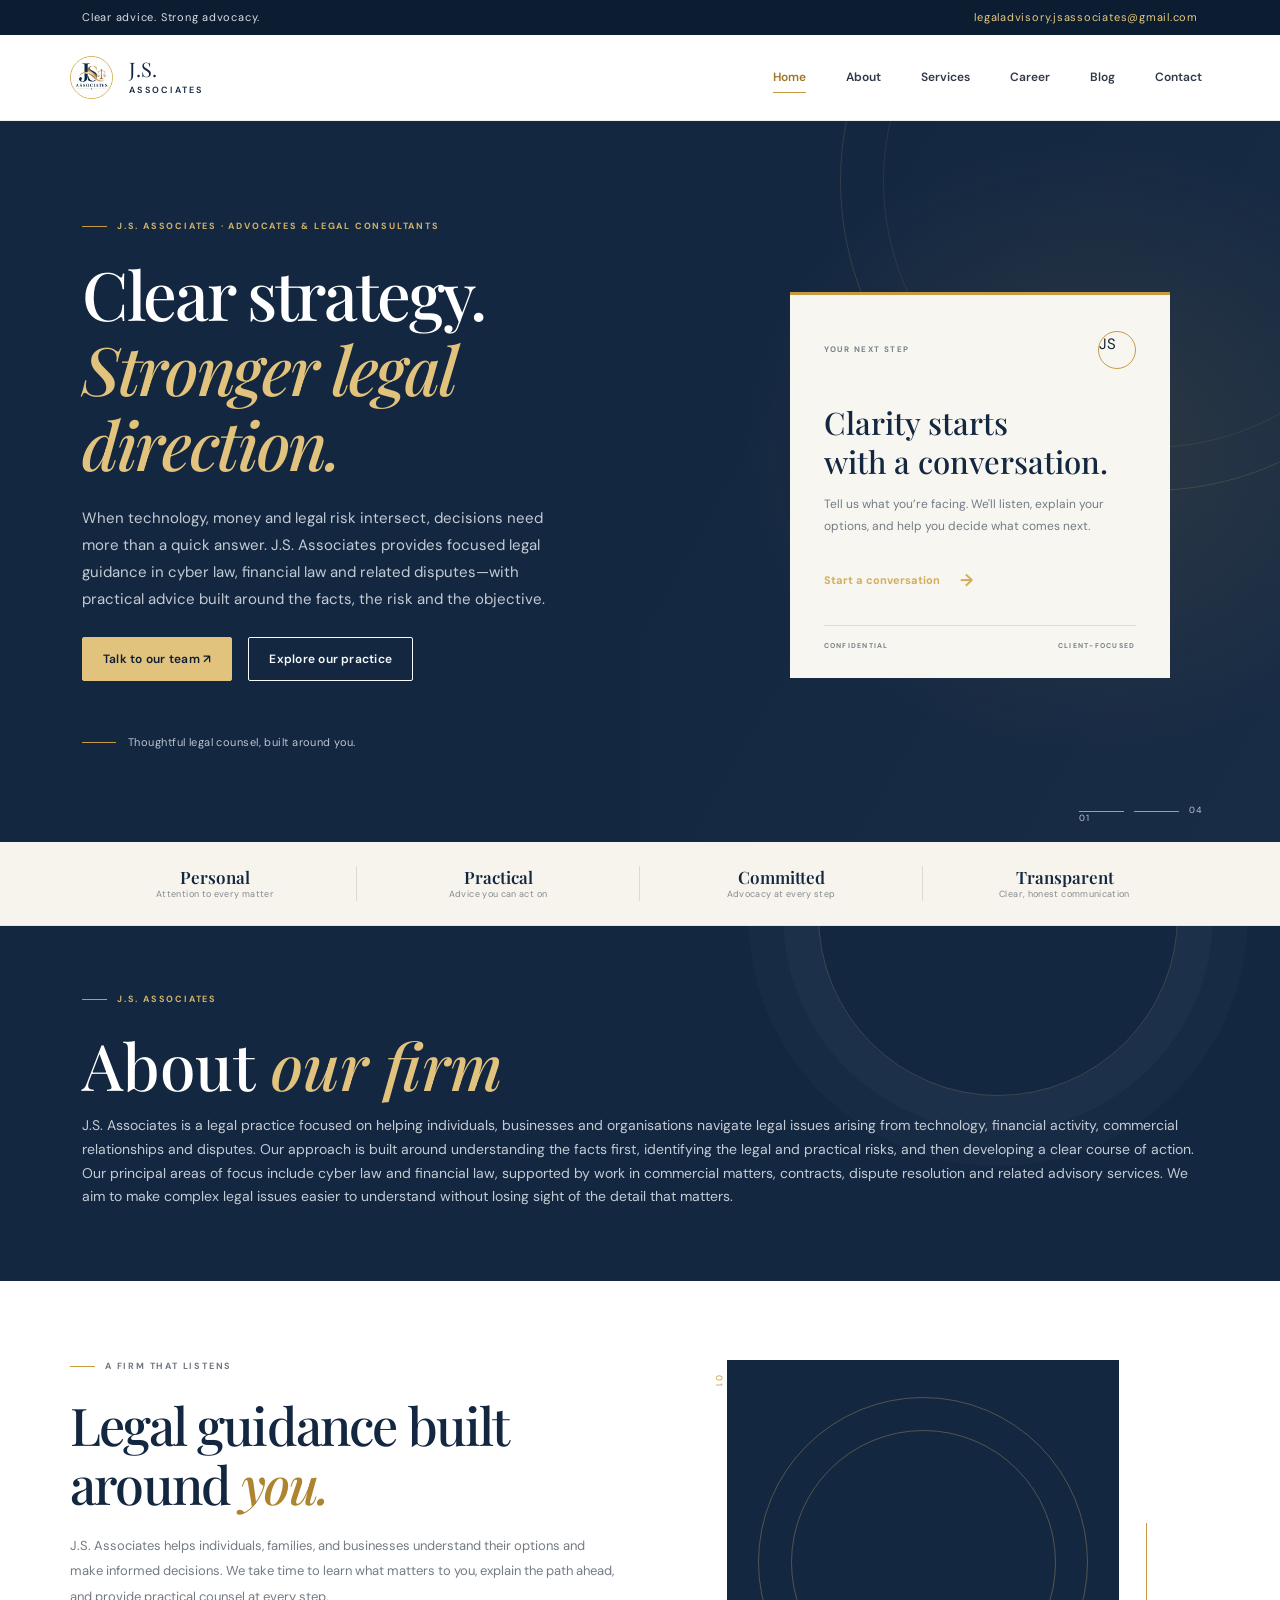
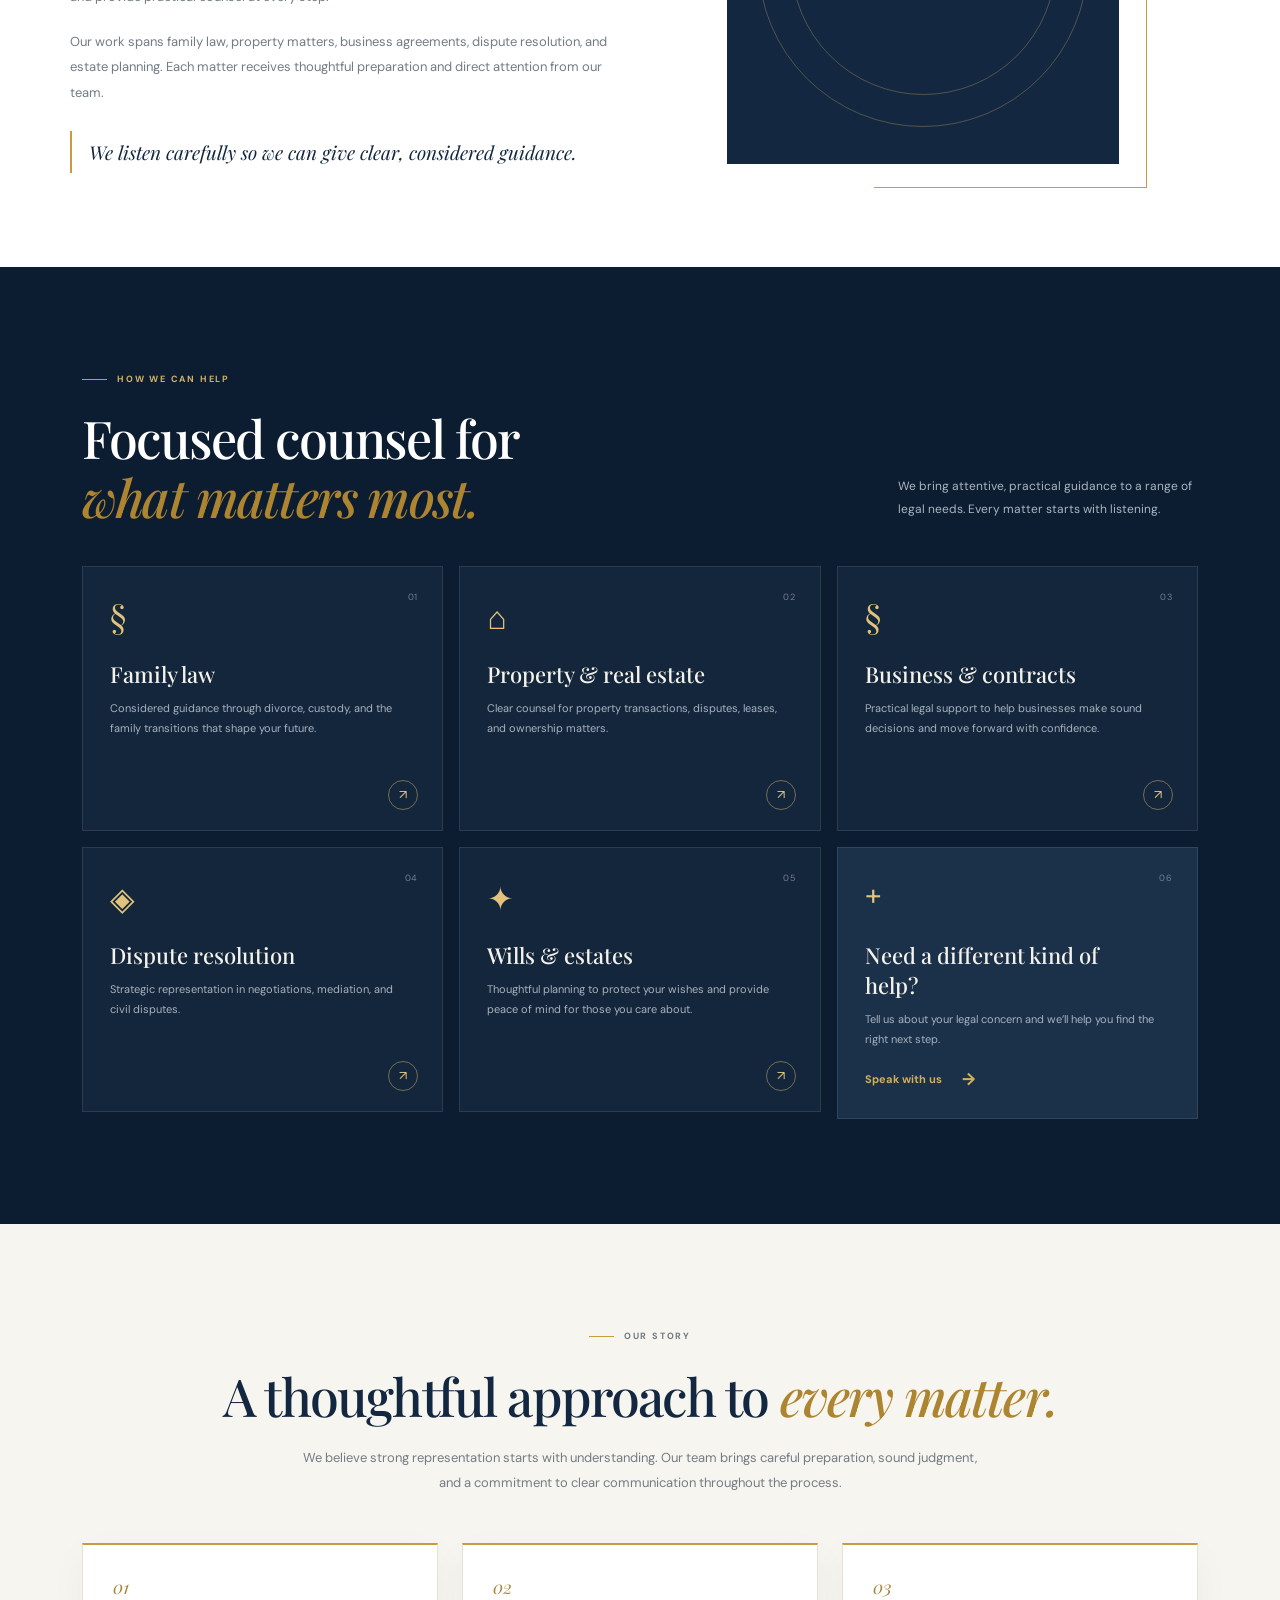
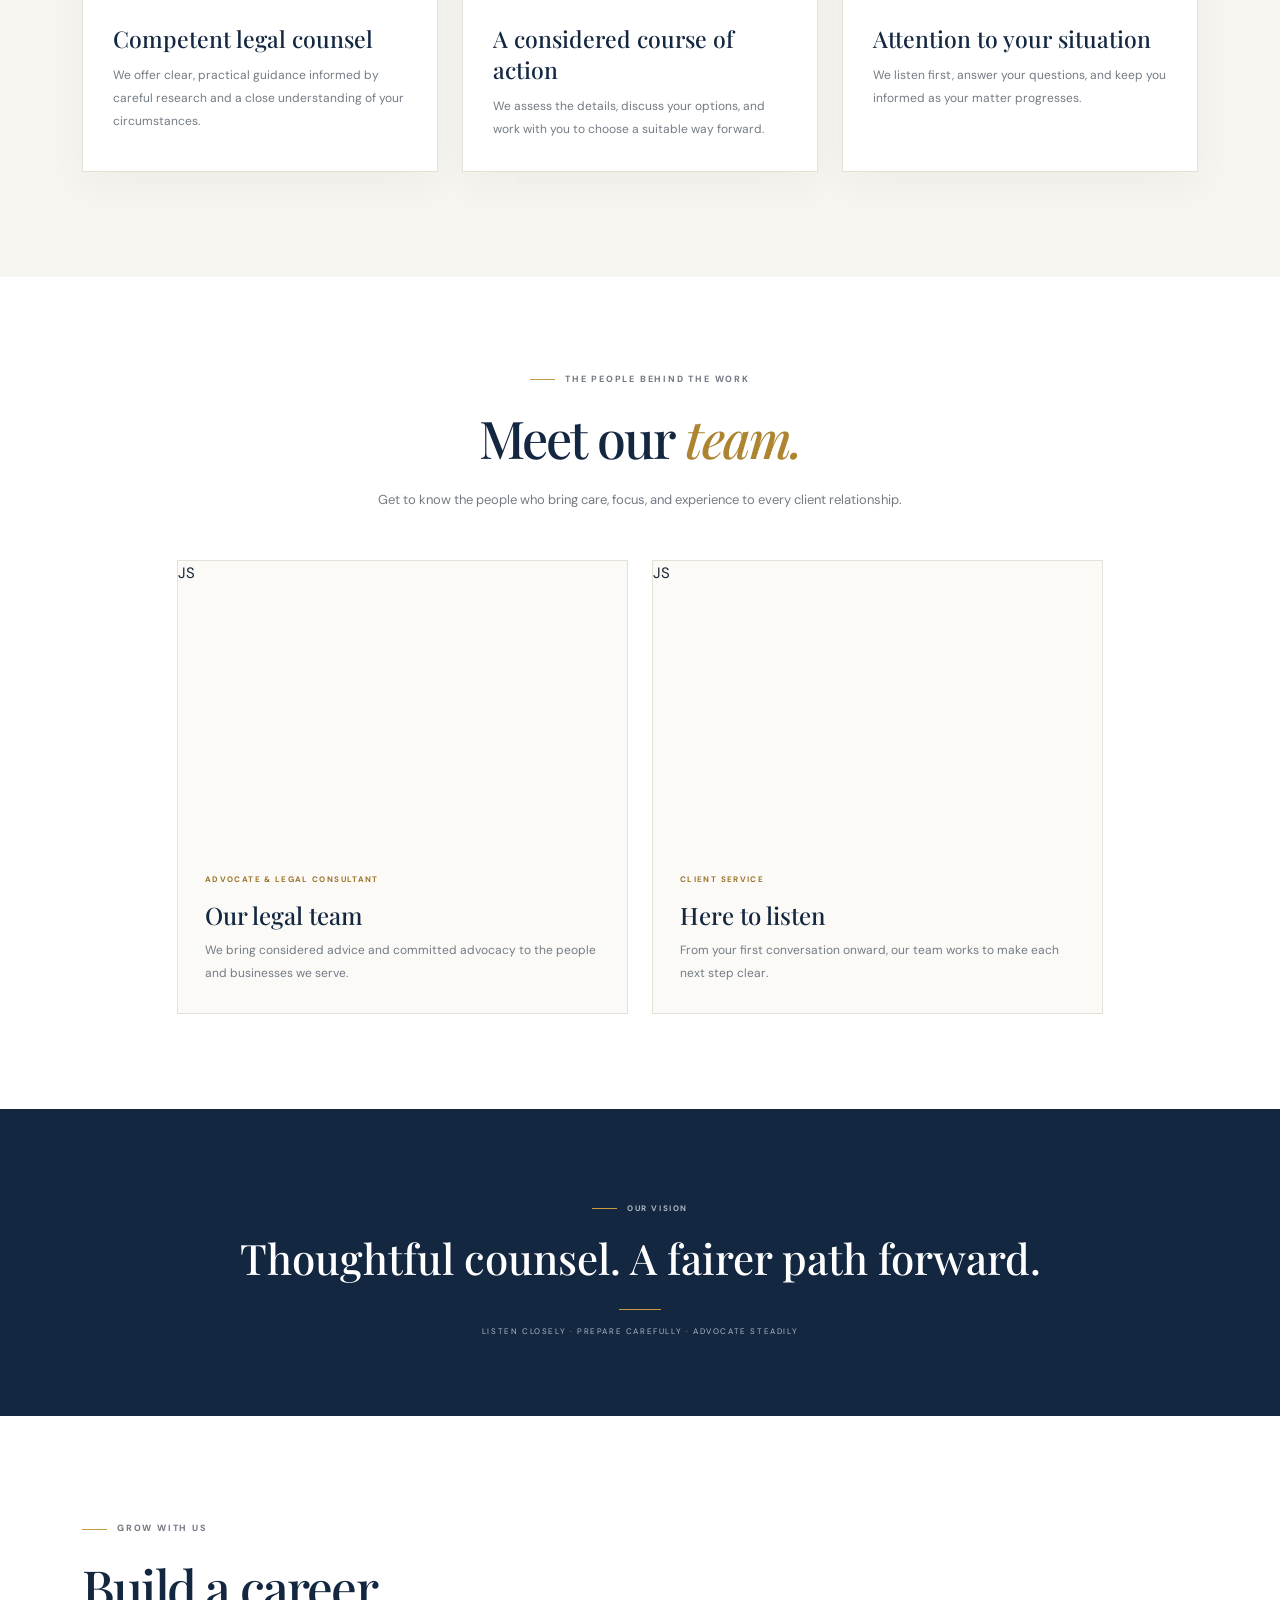
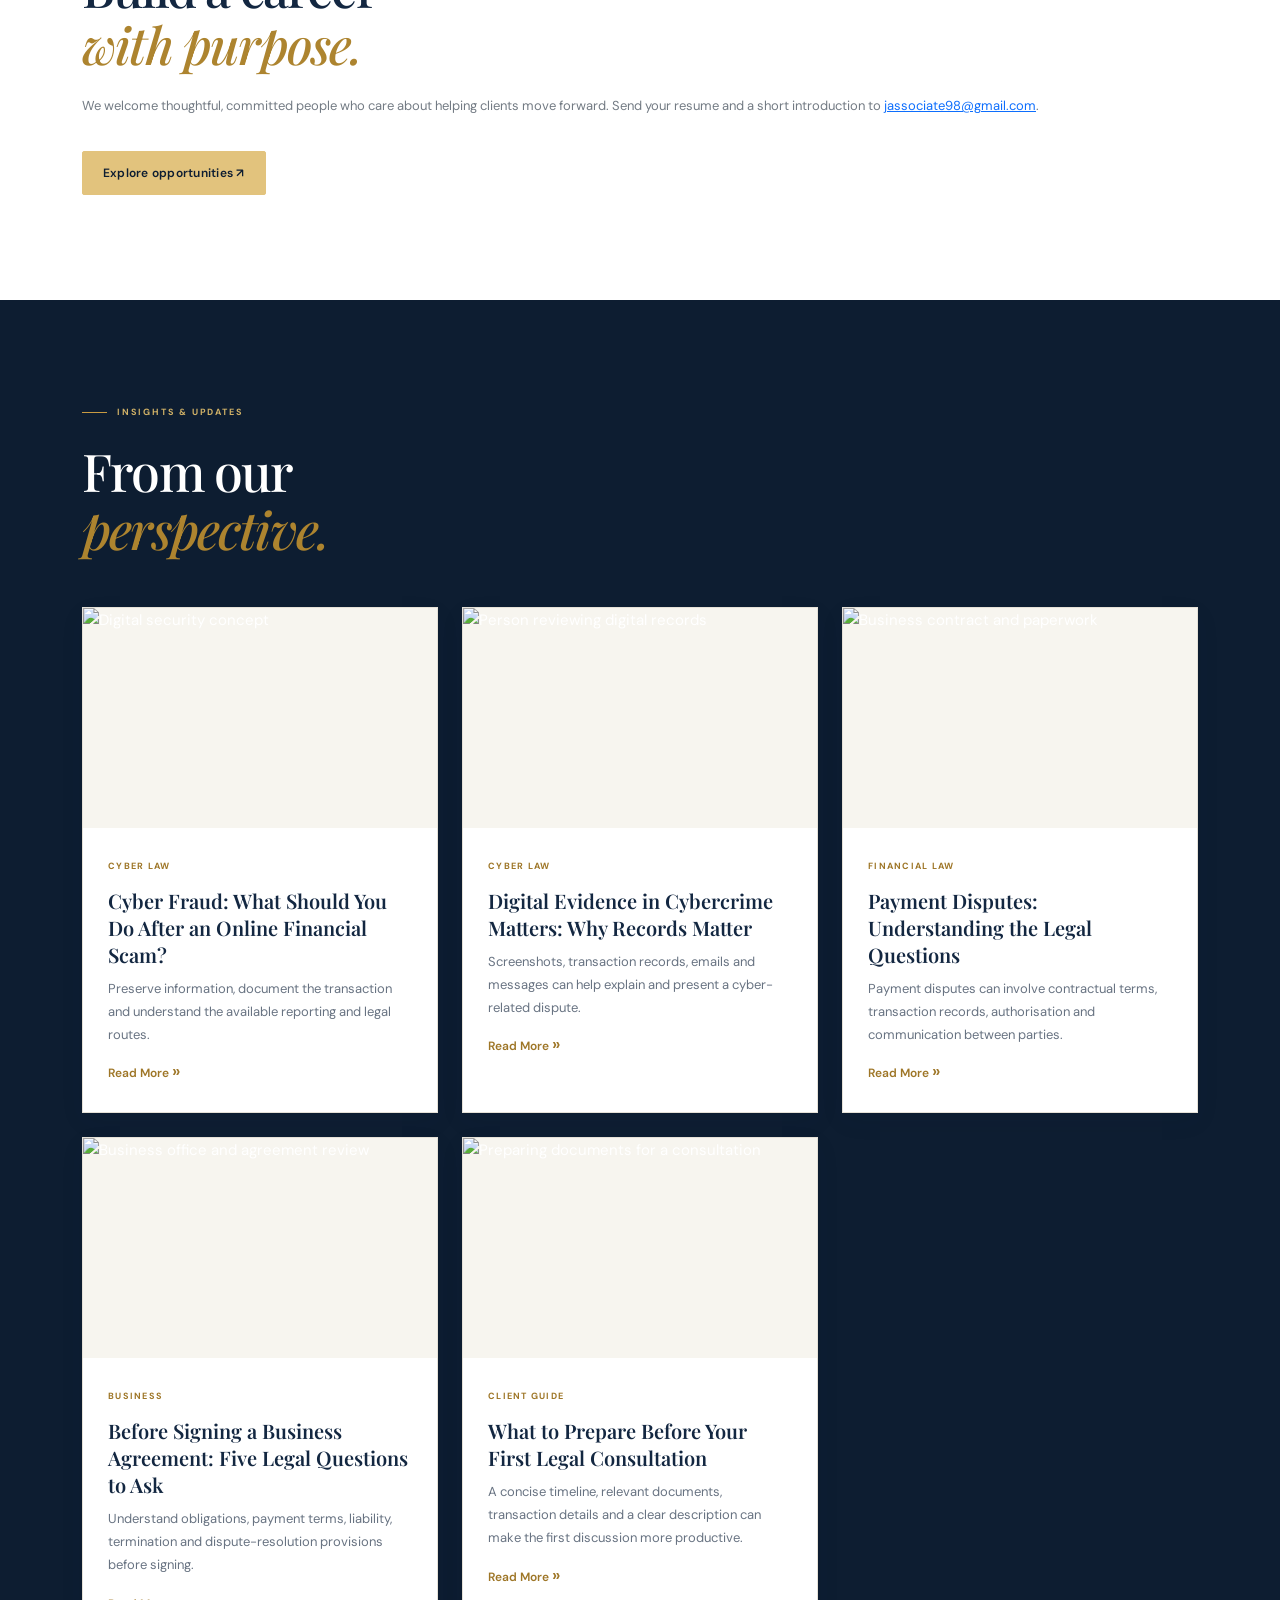
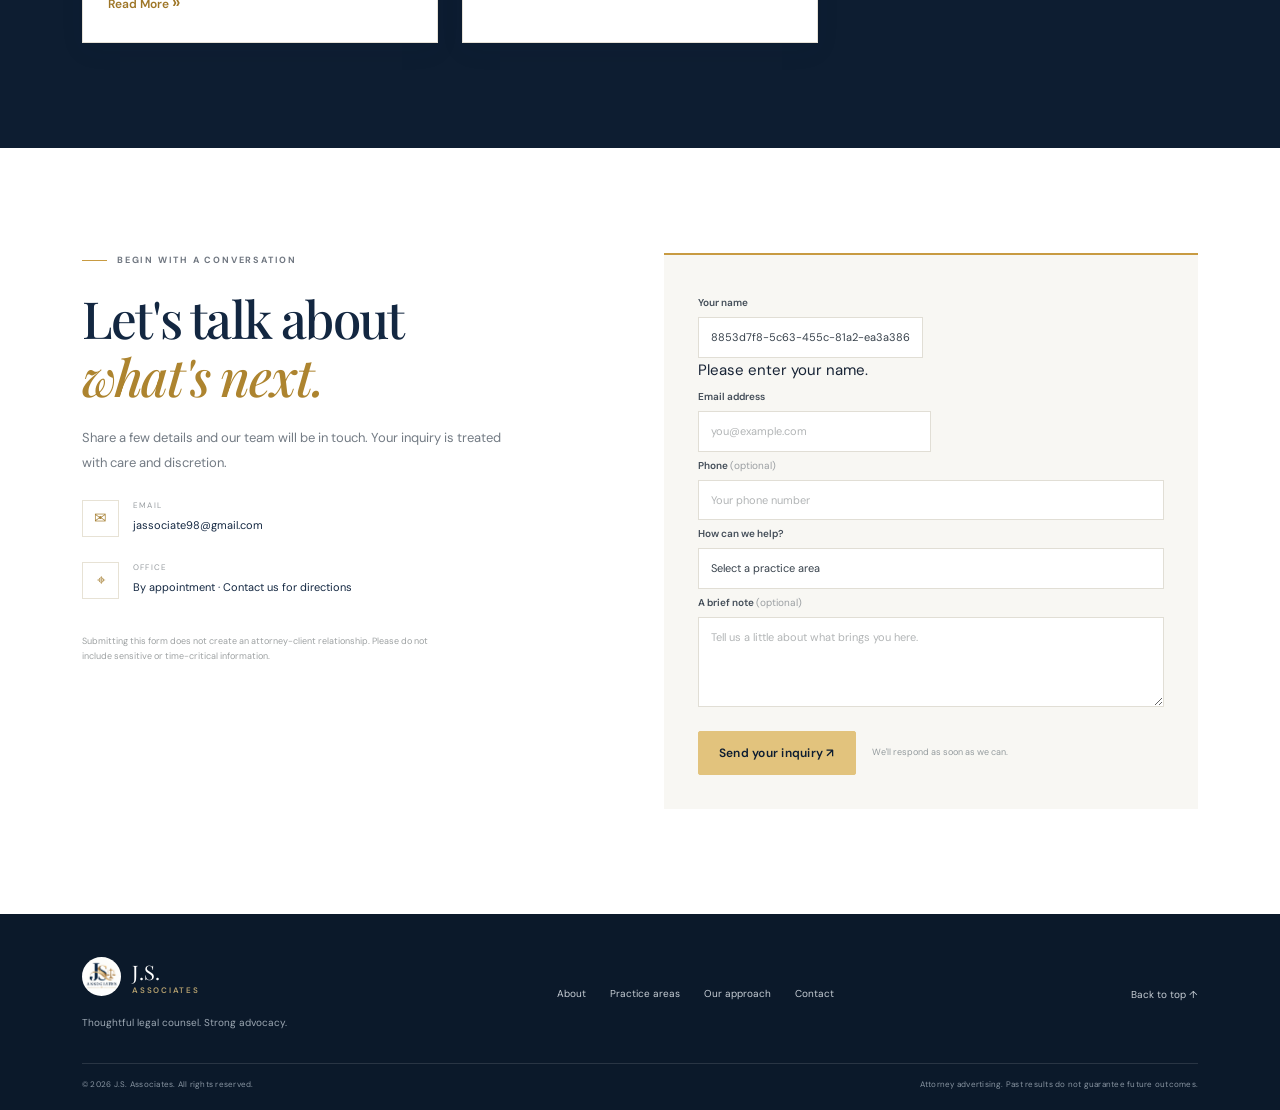
==== firm-website-frontend/index.html @ 282e9a4a "Add files via upload" ====
﻿<!doctype html>
<html lang="en">

<head>
  <meta charset="utf-8">
  <meta name="viewport" content="width=device-width, initial-scale=1">
  <meta name="description"
    content="Thoughtful legal counsel for individuals, families, and businesses. Meet the attorneys at J.S. Associates.">
  <title>J.S. Associates | Trusted Legal Counsel</title>
  <link rel="preconnect" href="https://fonts.googleapis.com">
  <link rel="preconnect" href="https://fonts.gstatic.com" crossorigin>
  <link
    href="https://fonts.googleapis.com/css2?family=DM+Sans:wght@400;500;600;700&family=Playfair+Display:wght@500;600;700&display=swap"
    rel="stylesheet">
  <link href="https://cdn.jsdelivr.net/npm/bootstrap@5.3.3/dist/css/bootstrap.min.css" rel="stylesheet">
  <link rel="stylesheet" href="styles.css">
</head>

<body>
  <div class="topline">
    <div class="container d-flex justify-content-between"><span>Clear advice. Strong advocacy.</span><a
        href="mailto:legaladvisory.jsassociates@gmail.com">legaladvisory.jsassociates@gmail.com</a></div>
  </div>
  <header class="site-header sticky-top">
    <nav class="navbar navbar-expand-lg container py-3" aria-label="Main navigation">
      <a class="navbar-brand d-flex align-items-center gap-3" href="#home" aria-label="J.S. Associates home"><img
          src="public/logo-associates.jpeg" alt="J.S. Associates logo" class="brand-mark"><span class="brand-name">J.S.
          <span>ASSOCIATES</span></span></a>
      <button class="navbar-toggler" type="button" aria-label="Open navigation" aria-expanded="false"
        aria-controls="mainNav"><span class="navbar-toggler-icon"></span></button>
      <div class="collapse navbar-collapse" id="mainNav">
        <ul class="navbar-nav ms-auto align-items-lg-center gap-lg-4">
          <li class="nav-item"><a class="nav-link page-tab active" aria-current="page" href="#home">Home</a></li>
          <li class="nav-item"><a class="nav-link page-tab" href="#about">About</a></li>
          <li class="nav-item"><a class="nav-link page-tab" href="#services">Services</a></li>
          <li class="nav-item"><a class="nav-link page-tab" href="#career">Career</a></li>
          <li class="nav-item"><a class="nav-link page-tab" href="#blog">Blog</a></li>
          <li class="nav-item"><a class="nav-link page-tab" href="#contact">Contact</a></li>
        </ul>
      </div>
    </nav>
  </header>
  <main>
    <section class="hero" id="home">
      <div class="hero-slides" aria-hidden="true">
        <div class="hero-slide" style="--hero-image: url('https://images.unsplash.com/photo-1589829545856-d10d557cf95f?auto=format&amp;fit=crop&amp;w=2000&amp;q=85')"></div>
        <div class="hero-slide" style="--hero-image: url('https://images.unsplash.com/photo-1550751827-4bd374c3f58b?auto=format&amp;fit=crop&amp;w=2000&amp;q=85')"></div>
        <div class="hero-slide" style="--hero-image: url('https://images.unsplash.com/photo-1450101499163-c8848c66ca85?auto=format&amp;fit=crop&amp;w=2000&amp;q=85')"></div>
        <div class="hero-slide" style="--hero-image: url('https://images.unsplash.com/photo-1486406146926-c627a92ad1ab?auto=format&amp;fit=crop&amp;w=2000&amp;q=85')"></div>
      </div>
      <div class="hero-shape"></div>
      <div class="container hero-inner">
        <div class="row align-items-center g-5">
          <div class="col-lg-7">
            <p class="eyebrow"><span></span> J.S. ASSOCIATES &middot; ADVOCATES & LEGAL CONSULTANTS</p>
            <h1>Clear strategy.<br><em>Stronger legal direction.</em></h1>
            <p class="hero-copy">When technology, money and legal risk intersect, decisions need more than a quick
              answer. J.S. Associates provides focused legal guidance in cyber law, financial law and related
              disputes—with practical advice built around the facts, the risk and the objective.
            </p>
            <div class="d-flex flex-wrap gap-3 mt-4"><a class="btn btn-gold btn-lg" href="#contact">Talk to our team
                <span aria-hidden="true">&#8599;</span></a><a class="btn btn-outline-light btn-lg"
                href="#practice">Explore our practice</a></div>
            <div class="hero-note"><span class="note-rule"></span><span>Thoughtful legal counsel, built around
                you.</span></div>
          </div>
          <div class="col-lg-5">
            <div class="hero-card">
              <div class="hero-card-top"><span class="small-label">YOUR NEXT STEP</span><span
                  class="card-mark">JS</span></div>
              <h2>Clarity starts<br>with a conversation.</h2>
              <p>Tell us what you&#8217;re facing. We&apos;ll listen, explain your options, and help you decide what
                comes next.</p><a href="#contact" class="text-link">Start a conversation <span>&#8594;</span></a>
              <div class="card-line"></div>
              <div class="card-meta"><span>CONFIDENTIAL</span><span>CLIENT-FOCUSED</span></div>
            </div>
          </div>
        </div>
      </div>
      <div class="hero-index"><span id="heroSlideNumber">01</span> <span></span> 04</div>
    </section>
    <section class="trust-strip">
      <div class="container">
        <div class="row text-center g-3">
          <div class="col-6 col-lg-3 trust-item"><strong>Personal</strong><span>Attention to every matter</span></div>
          <div class="col-6 col-lg-3 trust-item"><strong>Practical</strong><span>Advice you can act on</span></div>
          <div class="col-6 col-lg-3 trust-item"><strong>Committed</strong><span>Advocacy at every step</span></div>
          <div class="col-6 col-lg-3 trust-item"><strong>Transparent</strong><span>Clear, honest communication</span>
          </div>
        </div>
      </div>
    </section>
    <section class="about-intro" id="about">
      <div class="page-banner">
        <div class="container">
          <p class="eyebrow"><span></span> J.S. ASSOCIATES</p>
          <h1>About <em>our firm</em></h1>
          <p>J.S. Associates is a legal practice focused on helping individuals, businesses and organisations navigate
            legal issues arising from technology, financial activity, commercial relationships and disputes. Our
            approach is built around understanding the facts first, identifying the legal and practical risks, and then
            developing a clear course of action.
            Our principal areas of focus include cyber law and financial law, supported by work in commercial matters,
            contracts, dispute resolution and related advisory services. We aim to make complex legal issues easier to
            understand without losing sight of the detail that matters.
          </p>
        </div>
      </div>
      <div class="container section-pad">
        <div class="row g-5 align-items-center">
          <div class="col-lg-6">
            <p class="eyebrow dark"><span></span> A FIRM THAT LISTENS</p>
            <h2 class="section-title">Legal guidance built around <em>you.</em></h2>
            <p class="body-copy">J.S. Associates helps individuals, families, and businesses understand their options
              and make informed decisions. We take time to learn what matters to you, explain the path ahead, and
              provide practical counsel at every step.</p>
            <p class="body-copy">Our work spans family law, property matters, business agreements, dispute resolution,
              and estate planning. Each matter receives thoughtful preparation and direct attention from our team.</p>
            <p class="about-promise">We listen carefully so we can give clear, considered guidance.</p>
          </div>
          <div class="col-lg-6">
            <div class="about-art">
              <div class="art-frame">
                <img src="" alt="">
              </div><span class="art-number">01</span>
            </div>
          </div>
        </div>
      </div>
    </section>
    <section class="section-pad practice" id="practice">
      <div class="container">
        <div class="section-heading d-flex flex-column flex-lg-row justify-content-between align-items-lg-end">
          <div>
            <p class="eyebrow"><span></span> HOW WE CAN HELP</p>
            <h2 class="section-title">Focused counsel for<br><em>what matters most.</em></h2>
          </div>
          <p class="section-intro">We bring attentive, practical guidance to a range of legal needs. Every matter starts
            with listening.</p>
        </div>
        <div class="row g-3 mt-4">
          <div class="col-md-6 col-lg-4">
            <article class="practice-card"><span class="practice-num">01</span>
              <div class="practice-icon">&#167;</div>
              <h3>Family law</h3>
              <p>Considered guidance through divorce, custody, and the family transitions that shape your future.</p><a
                href="#contact" aria-label="Ask about family law" class="circle-arrow">&#8599;</a>
            </article>
          </div>
          <div class="col-md-6 col-lg-4">
            <article class="practice-card"><span class="practice-num">02</span>
              <div class="practice-icon">&#8962;</div>
              <h3>Property & real estate</h3>
              <p>Clear counsel for property transactions, disputes, leases, and ownership matters.</p><a href="#contact"
                aria-label="Ask about property and real estate" class="circle-arrow">&#8599;</a>
            </article>
          </div>
          <div class="col-md-6 col-lg-4">
            <article class="practice-card"><span class="practice-num">03</span>
              <div class="practice-icon">&#167;</div>
              <h3>Business & contracts</h3>
              <p>Practical legal support to help businesses make sound decisions and move forward with confidence.</p><a
                href="#contact" aria-label="Ask about business and contracts" class="circle-arrow">&#8599;</a>
            </article>
          </div>
          <div class="col-md-6 col-lg-4">
            <article class="practice-card"><span class="practice-num">04</span>
              <div class="practice-icon">&#9672;</div>
              <h3>Dispute resolution</h3>
              <p>Strategic representation in negotiations, mediation, and civil disputes.</p><a href="#contact"
                aria-label="Ask about dispute resolution" class="circle-arrow">&#8599;</a>
            </article>
          </div>
          <div class="col-md-6 col-lg-4">
            <article class="practice-card"><span class="practice-num">05</span>
              <div class="practice-icon">&#10022;</div>
              <h3>Wills & estates</h3>
              <p>Thoughtful planning to protect your wishes and provide peace of mind for those you care about.</p><a
                href="#contact" aria-label="Ask about wills and estates" class="circle-arrow">&#8599;</a>
            </article>
          </div>
          <div class="col-md-6 col-lg-4">
            <article class="practice-card practice-cta"><span class="practice-num">06</span>
              <div class="practice-icon">+</div>
              <h3>Need a different kind of help?</h3>
              <p>Tell us about your legal concern and we&#8217;ll help you find the right next step.</p><a
                href="#contact" class="text-link">Speak with us <span>&#8594;</span></a>
            </article>
          </div>
        </div>
      </div>
    </section>
    <section class="section-pad approach" id="approach">
      <div class="container">
        <div class="section-heading text-center mb-5">
          <p class="eyebrow dark justify-content-center"><span></span> OUR STORY</p>
          <h2 class="section-title">A thoughtful approach to <em>every matter.</em></h2>
          <p class="body-copy mx-auto" style="max-width:680px">We believe strong representation starts with
            understanding. Our team brings careful preparation, sound judgment, and a commitment to clear communication
            throughout the process.</p>
        </div>
        <div class="row g-4">
          <div class="col-md-4">
            <article class="why-card"><span class="why-icon">01</span>
              <h3>Competent legal counsel</h3>
              <p>We offer clear, practical guidance informed by careful research and a close understanding of your
                circumstances.</p>
            </article>
          </div>
          <div class="col-md-4">
            <article class="why-card"><span class="why-icon">02</span>
              <h3>A considered course of action</h3>
              <p>We assess the details, discuss your options, and work with you to choose a suitable way forward.</p>
            </article>
          </div>
          <div class="col-md-4">
            <article class="why-card"><span class="why-icon">03</span>
              <h3>Attention to your situation</h3>
              <p>We listen first, answer your questions, and keep you informed as your matter progresses.</p>
            </article>
          </div>
        </div>
      </div>
    </section>
    <section class="team-section">
      <div class="container">
        <div class="section-heading text-center mb-5">
          <p class="eyebrow dark justify-content-center"><span></span> THE PEOPLE BEHIND THE WORK</p>
          <h2 class="section-title">Meet our <em>team.</em></h2>
          <p class="body-copy mx-auto" style="max-width:620px">Get to know the people who bring care, focus, and
            experience to every client relationship.</p>
        </div>
        <div class="row g-4 justify-content-center">
          <div class="col-md-6 col-lg-5">
            <article class="team-card">
              <div class="team-monogram">JS</div>
              <div class="team-copy"><span class="team-role">ADVOCATE &amp; LEGAL CONSULTANT</span>
                <h3>Our legal team</h3>
                <p>We bring considered advice and committed advocacy to the people and businesses we serve.</p>
              </div>
            </article>
          </div>
          <div class="col-md-6 col-lg-5">
            <article class="team-card">
              <div class="team-monogram">JS</div>
              <div class="team-copy"><span class="team-role">CLIENT SERVICE</span>
                <h3>Here to listen</h3>
                <p>From your first conversation onward, our team works to make each next step clear.</p>
              </div>
            </article>
          </div>
        </div>
      </div>
    </section>
    <section class="quote-band vision-band">
      <div class="container text-center">
        <p class="eyebrow justify-content-center"><span></span> OUR VISION</p>
        <blockquote>Thoughtful counsel. A fairer path forward.</blockquote><span class="quote-rule"></span>
        <p>LISTEN CLOSELY &middot; PREPARE CAREFULLY &middot; ADVOCATE STEADILY</p>
      </div>
    </section>
    <section class="section-pad contact" id="career">
      <div class="container">
        <p class="eyebrow dark"><span></span> GROW WITH US</p>
        <h2 class="section-title">Build a career<br><em>with purpose.</em></h2>
        <p class="body-copy">We welcome thoughtful, committed people who care about helping clients move forward. Send
          your resume and a short introduction to <a href="mailto:jassociate98@gmail.com">jassociate98@gmail.com</a>.
        </p><a class="btn btn-gold mt-3" href="mailto:jassociate98@gmail.com">Explore opportunities &#8599;</a>
      </div>
    </section>
    <section class="section-pad practice" id="blog">
      <div class="container">
        <div id="blogListing">
          <p class="eyebrow"><span></span> INSIGHTS &amp; UPDATES</p>
          <h2 class="section-title">From our<br><em>perspective.</em></h2>
          <div class="row g-4 mt-4">
            <div class="col-md-6 col-lg-4"><article class="blog-card"><img src="https://images.unsplash.com/photo-1555374018-13a8994ab246?auto=format&amp;fit=crop&amp;w=900&amp;q=80" alt="Digital security concept" loading="lazy"><div class="blog-card-copy"><span class="blog-category">CYBER LAW</span><h3>Cyber Fraud: What Should You Do After an Online Financial Scam?</h3><p>Preserve information, document the transaction and understand the available reporting and legal routes.</p><button class="blog-read-more" type="button" data-article="cyber-fraud">Read More <span aria-hidden="true">&#187;</span></button></div></article></div>
            <div class="col-md-6 col-lg-4"><article class="blog-card"><img src="https://images.unsplash.com/photo-1516321318423-f06f85e504b3?auto=format&amp;fit=crop&amp;w=900&amp;q=80" alt="Person reviewing digital records" loading="lazy"><div class="blog-card-copy"><span class="blog-category">CYBER LAW</span><h3>Digital Evidence in Cybercrime Matters: Why Records Matter</h3><p>Screenshots, transaction records, emails and messages can help explain and present a cyber-related dispute.</p><button class="blog-read-more" type="button" data-article="digital-evidence">Read More <span aria-hidden="true">&#187;</span></button></div></article></div>
            <div class="col-md-6 col-lg-4"><article class="blog-card"><img src="https://images.unsplash.com/photo-1450101499163-c8848c66ca85?auto=format&amp;fit=crop&amp;w=900&amp;q=80" alt="Business contract and paperwork" loading="lazy"><div class="blog-card-copy"><span class="blog-category">FINANCIAL LAW</span><h3>Payment Disputes: Understanding the Legal Questions</h3><p>Payment disputes can involve contractual terms, transaction records, authorisation and communication between parties.</p><button class="blog-read-more" type="button" data-article="payment-disputes">Read More <span aria-hidden="true">&#187;</span></button></div></article></div>
            <div class="col-md-6 col-lg-4"><article class="blog-card"><img src="https://images.unsplash.com/photo-1497366754035-f200968a6e72?auto=format&amp;fit=crop&amp;w=900&amp;q=80" alt="Business office and agreement review" loading="lazy"><div class="blog-card-copy"><span class="blog-category">BUSINESS</span><h3>Before Signing a Business Agreement: Five Legal Questions to Ask</h3><p>Understand obligations, payment terms, liability, termination and dispute-resolution provisions before signing.</p><button class="blog-read-more" type="button" data-article="business-agreement">Read More <span aria-hidden="true">&#187;</span></button></div></article></div>
            <div class="col-md-6 col-lg-4"><article class="blog-card"><img src="https://images.unsplash.com/photo-1521791055366-0d553872125f?auto=format&amp;fit=crop&amp;w=900&amp;q=80" alt="Preparing documents for a consultation" loading="lazy"><div class="blog-card-copy"><span class="blog-category">CLIENT GUIDE</span><h3>What to Prepare Before Your First Legal Consultation</h3><p>A concise timeline, relevant documents, transaction details and a clear description can make the first discussion more productive.</p><button class="blog-read-more" type="button" data-article="first-consultation">Read More <span aria-hidden="true">&#187;</span></button></div></article></div>
          </div>
        </div>
        <article id="blogArticle" class="blog-article-view" hidden>
          <button type="button" id="blogBack" class="blog-back">&#8592; Back to insights</button>
          <img id="articleImage" class="blog-article-image" src="" alt="">
          <div class="blog-article-copy"><p id="articleCategory" class="eyebrow dark"></p><h2 id="articleTitle" class="section-title"></h2><div id="articleBody" class="blog-article-body"></div><p class="blog-article-disclaimer">This article is general information, not legal advice for a specific matter. Please consult a lawyer about your circumstances.</p></div>
        </article>
      </div>
    </section>
    <section class="section-pad contact" id="contact">
      <div class="container">
        <div class="row g-5">
          <div class="col-lg-5">
            <p class="eyebrow dark"><span></span> BEGIN WITH A CONVERSATION</p>
            <h2 class="section-title">Let&apos;s talk about<br><em>what&apos;s next.</em></h2>
            <p class="body-copy">Share a few details and our team will be in touch. Your inquiry is treated with care
              and discretion.</p>
            <div class="contact-detail"><span class="detail-icon">&#9993;</span>
              <div><small>EMAIL</small><a href="mailto:jassociate98@gmail.com">jassociate98@gmail.com</a></div>
            </div>
            <div class="contact-detail"><span class="detail-icon">&#8982;</span>
              <div><small>OFFICE</small><span>By appointment &middot; Contact us for directions</span></div>
            </div>
            <p class="disclaimer">Submitting this form does not create an attorney-client relationship. Please do not
              include sensitive or time-critical information.</p>
          </div>
          <div class="col-lg-6 offset-lg-1">
            <form id="contactForm" class="contact-form" novalidate>
              <div class="row g-3">
                <div class="col-md-6"><label for="name" class="form-label">Your name</label><input class="form-control"
                    id="name" name="name" required autocomplete="name" placeholder="Full name" name="access_key"
                    value="8853d7f8-5c63-455c-81a2-ea3a3863696b" <div class="invalid-feedback">Please enter your name.
                </div>
              </div>
              <div class="col-md-6"><label for="email" class="form-label">Email address</label><input
                  class="form-control" id="email" name="email" type="email" required autocomplete="email"
                  placeholder="you@example.com">
                <div class="invalid-feedback">Please enter a valid email address.</div>
              </div>
              <div class="col-12"><label for="phone" class="form-label">Phone <span
                    class="optional">(optional)</span></label><input class="form-control" id="phone" name="phone"
                  type="tel" autocomplete="tel" placeholder="Your phone number"></div>
              <div class="col-12"><label for="matter" class="form-label">How can we help?</label><select
                  class="form-select" id="matter" name="matter" required>
                  <option value="" selected disabled>Select a practice area</option>
                  <option>Family law</option>
                  <option>Property & real estate</option>
                  <option>Business & contracts</option>
                  <option>Dispute resolution</option>
                  <option>Wills & estates</option>
                  <option>Other</option>
                </select>
                <div class="invalid-feedback">Please choose a practice area.</div>
              </div>
              <div class="col-12"><label for="message" class="form-label">A brief note <span
                    class="optional">(optional)</span></label><textarea class="form-control" id="message" name="message"
                  rows="4" placeholder="Tell us a little about what brings you here."></textarea></div>
              <div class="col-12 d-flex flex-column flex-sm-row align-items-sm-center gap-3 mt-4"><button
                  class="btn btn-gold btn-lg" type="submit">Send your inquiry <span
                    aria-hidden="true">&#8599;</span></button><span class="form-note">We&apos;ll respond as soon as we
                  can.</span></div>
              <div class="col-12">
                <div id="formStatus" class="form-status" role="status" aria-live="polite"></div>
              </div>
          </div>
          </form>
        </div>
      </div>
      </div>
    </section>
  </main>
  <footer class="footer">
    <div class="container">
      <div class="row align-items-center gy-4">
        <div class="col-lg-5"><a class="footer-brand" href="#home"><img src="public/logo-associates.jpeg" alt=""><span>J.S.
              <small>ASSOCIATES</small></span></a>
          <p>Thoughtful legal counsel. Strong advocacy.</p>
        </div>
        <div class="col-lg-4">
          <div class="footer-links"><a href="#about">About</a><a href="#practice">Practice areas</a><a
              href="#approach">Our approach</a><a href="#contact">Contact</a></div>
        </div>
        <div class="col-lg-3 text-lg-end"><a class="back-top" href="#home">Back to top &#8593;</a></div>
      </div>
      <div class="footer-bottom"><span>&#169; <span id="year"></span> J.S. Associates. All rights
          reserved.</span><span>Attorney advertising. Past results do not guarantee future outcomes.</span></div>
    </div>
  </footer>
  <script src="https://cdn.jsdelivr.net/npm/bootstrap@5.3.3/dist/js/bootstrap.bundle.min.js"></script>
  <script src="script.js"></script>
</body>

</html>
---- firm-website-frontend/styles.css ----
﻿:root {
    --navy: #132741;
    --navy-deep: #0d1d31;
    --gold: #c89b42;
    --gold-light: #e2c37d;
    --cream: #f7f5ef;
    --ink: #172335;
    --muted: #687382;
    --line: #e5e1d7;
    --serif: "Playfair Display", Georgia, serif;
    --sans: "DM Sans", Arial, sans-serif
}

* {
    box-sizing: border-box
}

html {
    scroll-behavior: smooth;
    scroll-padding-top: 86px
}

body {
    margin: 0;
    font-family: var(--sans);
    color: var(--ink);
    font-size: 15px;
    line-height: 1.7
}

.topline {
    background: var(--navy-deep);
    color: #d9dfE5;
    font-size: 11px;
    letter-spacing: .07em;
    padding: 8px 0
}

.topline a {
    color: #e5c981;
    text-decoration: none
}

.site-header {
    background: rgba(255, 255, 255, .97);
    border-bottom: 1px solid #eee;
    z-index: 10
}

.navbar-brand {
    text-decoration: none
}

.brand-mark {
    width: 43px;
    height: 43px;
    object-fit: cover;
    border-radius: 50%;
    border: 1px solid #d2ad58
}

.brand-name {
    color: var(--navy);
    font-family: var(--serif);
    font-size: 20px;
    line-height: 1
}

.brand-name span {
    display: block;
    font: 600 9px var(--sans);
    letter-spacing: .25em;
    margin-top: 5px
}

.nav-link {
    font-size: 12px;
    font-weight: 600;
    color: #303947 !important
}

.nav-link:hover {
    color: #9e7627 !important
}

.btn {
    border-radius: 2px;
    font-weight: 600;
    font-size: 12px;
    letter-spacing: .02em;
    padding: 12px 20px
}

.btn-gold {
    color: var(--navy-deep);
    background: var(--gold-light);
    border: 1px solid var(--gold-light)
}

.btn-gold:hover {
    background: #d4ae5a;
    border-color: #d4ae5a;
    color: var(--navy-deep)
}

.nav-cta {
    padding: 10px 16px
}

.hero {
    position: relative;
    overflow: hidden;
    background: var(--navy);
    color: #fff;
    min-height: 600px;
    padding: 98px 0 90px
}

.hero-slides {
    position: absolute;
    inset: 0;
    z-index: 0;
    background: var(--navy)
}

.hero-slide {
    position: absolute;
    inset: 0;
    opacity: 0;
    background-image: var(--hero-image);
    background-position: center;
    background-size: cover;
    animation: hero-fade 24s infinite;
}

.hero-slide:nth-child(2) { animation-delay: 6s }
.hero-slide:nth-child(3) { animation-delay: 12s }
.hero-slide:nth-child(4) { animation-delay: 18s }

.hero-slide:after {
    content: "";
    position: absolute;
    inset: 0;
    background: linear-gradient(90deg, rgba(11, 25, 42, .94) 0%, rgba(11, 25, 42, .82) 48%, rgba(11, 25, 42, .58) 100%);
}

@keyframes hero-fade {
    0%, 22%, 100% { opacity: 0 }
    4%, 18% { opacity: 1 }
}

@media (prefers-reduced-motion: reduce) {
    .hero-slide { animation: none; opacity: 0 }
    .hero-slide:first-child { opacity: 1 }
}

.hero:before {
    content: "";
    position: absolute;
    z-index: 1;
    inset: 0 0 0 50%;
    background: radial-gradient(ellipse at 70% 45%, rgba(201, 155, 66, .13), transparent 55%), linear-gradient(120deg, transparent 20%, rgba(255, 255, 255, .025))
}

.hero-shape {
    position: absolute;
    z-index: 2;
    width: 620px;
    height: 620px;
    border: 1px solid rgba(207, 169, 91, .17);
    border-radius: 50%;
    right: -180px;
    top: -250px
}

.hero-shape:after {
    content: "";
    position: absolute;
    inset: 42px;
    border: 1px solid rgba(207, 169, 91, .11);
    border-radius: 50%
}

.hero-inner {
    position: relative;
    z-index: 3
}

.eyebrow {
    font-size: 9px;
    font-weight: 700;
    letter-spacing: .2em;
    color: #d1b267;
    margin-bottom: 22px;
    display: flex;
    align-items: center;
    gap: 10px
}

.eyebrow>span {
    width: 25px;
    height: 1px;
    background: var(--gold)
}

.eyebrow.dark {
    color: #707781
}

.hero h1,
.section-title {
    font: 500 clamp(42px, 5.3vw, 67px)/1.12 var(--serif);
    letter-spacing: -.035em;
    margin: 0
}

.hero h1 em,
.section-title em {
    font-weight: 500;
    color: var(--gold-light)
}

.hero-copy {
    font-size: 15px;
    color: #c3cbd3;
    max-width: 490px;
    margin: 24px 0 0;
    line-height: 1.8
}

.hero-note {
    display: flex;
    align-items: center;
    gap: 12px;
    color: #bdc5cf;
    font-size: 11px;
    margin-top: 52px;
    letter-spacing: .04em
}

.note-rule {
    height: 1px;
    width: 34px;
    background: var(--gold)
}

.hero-card {
    position: relative;
    padding: 36px 34px 27px;
    background: #f8f6f0;
    color: var(--ink);
    max-width: 380px;
    margin: 0 auto;
    border-top: 3px solid var(--gold)
}

.hero-card-top {
    display: flex;
    justify-content: space-between;
    align-items: center
}

.small-label,
.card-meta {
    font-size: 8px;
    letter-spacing: .18em;
    font-weight: 700;
    color: #77808a
}

.card-mark {
    width: 38px;
    height: 38px;
    object-fit: cover;
    border-radius: 50%;
    border: 1px solid var(--gold)
}

.hero-card h2 {
    font: 500 31px/1.25 var(--serif);
    margin: 34px 0 14px;
    color: var(--navy)
}

.hero-card p {
    color: #737c86;
    font-size: 12px;
    line-height: 1.8
}

.text-link {
    display: inline-flex;
    gap: 20px;
    align-items: center;
    color: #d2ae5f;
    text-decoration: none;
    font-size: 11px;
    font-weight: 700;
    margin-top: 12px
}

.text-link span {
    font-size: 17px;
    transition: transform .2s
}

.text-link:hover span {
    transform: translateX(4px)
}

.card-line {
    height: 1px;
    background: #dfdcd3;
    margin: 30px 0 14px
}

.card-meta {
    display: flex;
    justify-content: space-between;
    font-size: 7px
}

.hero-index {
    position: absolute;
    z-index: 3;
    bottom: 23px;
    right: 6%;
    font-size: 9px;
    letter-spacing: .15em;
    color: #bac4ce;
    display: flex;
    gap: 10px;
    align-items: center
}

.hero-index span {
    width: 45px;
    height: 1px;
    background: var(--gold)
}

.trust-strip {
    padding: 24px 0;
    background: #f6f4ed;
    border-bottom: 1px solid #e9e5db
}

.trust-item {
    display: flex;
    flex-direction: column;
    line-height: 1.5;
    border-right: 1px solid #dedacf
}

.trust-item:last-child {
    border: 0
}

.trust-item strong {
    font: 600 17px var(--serif);
    color: var(--navy)
}

.trust-item span {
    font-size: 9px;
    color: #858a8d;
    letter-spacing: .04em
}

.section-pad {
    padding: 105px 0
}

.about {
    background: #fff
}

.about-art {
       position: relative;
    max-width: 420px;
    margin: auto;
    padding: 0 28px 24px 0;

}

.art-frame {
    aspect-ratio: 1/1.03;
    background: var(--navy);
    position: relative;
    display: flex;
    align-items: center;
    justify-content: center;
    overflow: hidden
}

.art-frame:before,
.art-frame:after {
    content: "";
    position: absolute;
    border: 1px solid rgba(211, 177, 102, .33);
    border-radius: 50%;
    width: 330px;
    height: 330px
}

.art-frame:after {
    width: 265px;
    height: 265px
}

.art-initials {
    width: 180px;
    height: 180px;
    object-fit: cover;
    border-radius: 50%;
    z-index: 1;
}

.art-caption {
    position: absolute;
    bottom: 28px;
    color: #d5dce3;
    font-size: 8px;
    letter-spacing: .22em
}

.about-art:after {
    content: "";
    position: absolute;
    right: 0;
    bottom: 0;
    width: 65%;
    height: 62%;
    border-right: 1px solid var(--gold);
    border-bottom: 1px solid var(--gold);
    z-index: 0
}

.art-number {
    position: absolute;
    left: -16px;
    top: 15px;
    writing-mode: vertical-rl;
    color: var(--gold);
    font-size: 9px;
    letter-spacing: .2em
}

.section-title {
    font-size: clamp(36px, 4.1vw, 52px);
    color: var(--navy)
}

.section-title em {
    color: #ad842f
}

.body-copy {
    font-size: 13px;
    color: #737b84;
    line-height: 1.95;
    margin-top: 20px
}

.dark-link {
    color: #9a742b;
    margin-top: 12px
}

.practice {
    background: var(--navy-deep);
    color: #fff
}

.practice .section-title {
    color: #fff
}

.practice .section-intro {
    max-width: 300px;
    color: #aab5c1;
    font-size: 12px;
    line-height: 1.9;
    margin: 0 0 5px
}

.practice-card {
    position: relative;
    min-height: 265px;
    padding: 27px 27px 24px;
    background: #14263b;
    border: 1px solid rgba(255, 255, 255, .1);
    transition: transform .25s, border-color .25s
}

.practice-card:hover {
    transform: translateY(-4px);
    border-color: rgba(210, 174, 95, .65)
}

.practice-num {
    position: absolute;
    top: 23px;
    right: 24px;
    font-size: 9px;
    color: #718094;
    letter-spacing: .1em
}

.practice-icon {
    color: var(--gold-light);
    font: 32px var(--serif);
    height: 55px
}

.practice-card h3 {
    font: 500 22px var(--serif);
    color: #f4f2eb;
    margin: 10px 0
}

.practice-card p {
    font-size: 11px;
    color: #a8b2be;
    line-height: 1.8;
    max-width: 290px
}

.blog-more {
  margin-top: 18px;
}

.blog-more summary {
  display: inline-flex;
  align-items: center;
  gap: 10px;
  color: #d2ae5f;
  cursor: pointer;
  font-size: 11px;
  font-weight: 700;
  list-style: none;
}

.blog-more summary::-webkit-details-marker {
  display: none;
}

.blog-more summary span {
  font-size: 16px;
  transition: transform .2s;
}

.blog-more[open] summary span {
  transform: rotate(90deg);
}

.blog-more p {
  margin: 12px 0 0;
}

.blog-card {
  height: 100%;
  background: #fff;
  border: 1px solid var(--line);
  box-shadow: 0 8px 24px rgba(19, 39, 65, .06);
  transition: transform .25s, box-shadow .25s;
}

.blog-card:hover {
  transform: translateY(-4px);
  box-shadow: 0 14px 32px rgba(19, 39, 65, .12);
}

.blog-card > img {
  display: block;
  width: 100%;
  height: 220px;
  object-fit: cover;
  background: var(--cream);
}

.blog-card-copy {
  padding: 24px 25px 26px;
}

.blog-category {
  color: #9e7627;
  font-size: 9px;
  font-weight: 700;
  letter-spacing: .14em;
}

.blog-card h3 {
  margin: 10px 0;
  color: var(--navy);
  font: 600 20px/1.35 var(--serif);
}

.blog-card p {
  margin-bottom: 14px;
  color: var(--muted);
  font-size: 13px;
  line-height: 1.75;
}

.blog-read-more,
.blog-back {
  padding: 0;
  border: 0;
  background: transparent;
  color: #9e7627;
  cursor: pointer;
  font: 600 12px var(--sans);
}

.blog-read-more span {
  font-size: 17px;
}

.blog-article-view {
  background: #fff;
}

.blog-back {
  margin: 0 0 20px;
}

.blog-article-image {
  display: block;
  width: 100%;
  height: clamp(260px, 38vw, 460px);
  object-fit: cover;
  background: var(--navy-deep);
}

.blog-article-copy {
  max-width: 820px;
  margin: 0 auto;
  padding: 48px 24px 20px;
}

.blog-article-copy .section-title {
  margin: 12px 0 28px;
}

.blog-article-body p {
  color: #3d4857;
  font-size: 16px;
  line-height: 1.9;
  margin-bottom: 20px;
}

.blog-article-disclaimer {
  border-top: 1px solid var(--line);
  color: var(--muted);
  font-size: 12px;
  margin-top: 34px;
  padding-top: 18px;
}

.circle-arrow {
    position: absolute;
    right: 24px;
    bottom: 20px;
    width: 30px;
    height: 30px;
    border: 1px solid rgba(218, 186, 115, .48);
    border-radius: 50%;
    color: #e2c37d;
    text-decoration: none;
    display: grid;
    place-items: center;
    font-size: 13px
}

.practice-cta {
    background: #1b3049
}

.practice-cta .practice-icon {
    font: 30px var(--sans)
}

.practice-cta h3 {
    max-width: 235px
}

.practice-cta .text-link {
    margin-top: 0
}

.approach {
    background: #f7f5ef
}

.approach .body-copy {
    max-width: 370px
}

.step {
    display: flex;
    gap: 24px;
    border-bottom: 1px solid #dcd8cd;
    padding: 19px 0 22px
}

.step:first-child {
    padding-top: 0
}

.step>span {
    color: #af8734;
    font: italic 18px var(--serif)
}

.step h3 {
    font: 500 21px var(--serif);
    color: var(--navy);
    margin: 0 0 6px
}

.step p {
    color: #747c83;
    font-size: 11px;
    margin: 0
}

.quote-band {
    padding: 68px 0 63px;
    background: var(--navy);
    color: white
}

.quote-mark {
    color: var(--gold-light);
    font: 72px/.8 var(--serif)
}

.quote-band blockquote {
    font: 500 clamp(23px, 3vw, 34px)/1.4 var(--serif);
    margin: 14px 0 21px
}

.quote-rule {
    display: block;
    width: 42px;
    height: 1px;
    margin: auto;
    background: var(--gold)
}

.quote-band p {
    font-size: 8px;
    letter-spacing: .2em;
    color: #aeb8c4;
    margin: 15px 0 0
}

.contact {
    background: #fff
}

.contact .section-title {
    font-size: clamp(38px, 4vw, 52px)
}

.contact-detail {
    display: flex;
    align-items: center;
    gap: 14px;
    margin-top: 23px
}

.detail-icon {
    width: 37px;
    height: 37px;
    border: 1px solid #e7e2d5;
    color: #a88339;
    display: grid;
    place-items: center
}

.contact-detail small {
    display: block;
    font-size: 8px;
    letter-spacing: .15em;
    color: #989da1
}

.contact-detail a,
.contact-detail div>span {
    font-size: 11px;
    color: var(--navy);
    text-decoration: none
}

.disclaimer {
    font-size: 9px;
    color: #9da1a2;
    line-height: 1.7;
    max-width: 360px;
    margin-top: 34px
}

.contact-form {
    padding: 34px;
    background: #f8f7f3;
    border-top: 2px solid var(--gold)
}

.form-label {
    font-size: 10px;
    font-weight: 600;
    color: #434d58;
    margin-bottom: 6px
}

.optional {
    color: #9b9fa2;
    font-weight: 400
}

.form-control,
.form-select {
    border-radius: 0;
    border: 1px solid #e1ded5;
    background: #fff;
    padding: 11px 12px;
    font-size: 11px;
    color: #37414b
}

.form-control:focus,
.form-select:focus {
    border-color: #c5a353;
    box-shadow: 0 0 0 .15rem rgba(197, 163, 83, .14)
}

.form-control::placeholder {
    color: #b2b5b6
}

.form-note {
    font-size: 9px;
    color: #949b9e
}

.form-status {
    font-size: 11px;
    color: #2b694c
}

.footer {
    background: #0b192a;
    color: #dbe0e4;
    padding: 43px 0 18px
}

.footer-brand {
    display: inline-flex;
    align-items: center;
    gap: 11px;
    color: #fff;
    text-decoration: none;
    font: 20px var(--serif)
}

.footer-brand img {
    width: 39px;
    height: 39px;
    object-fit: cover;
    border-radius: 50%
}

.footer-brand small {
    display: block;
    color: #b5a06e;
    font: 600 8px var(--sans);
    letter-spacing: .22em
}

.footer p {
    font-size: 10px;
    color: #9ea9b4;
    margin: 10px 0 0
}

.footer-links {
    display: flex;
    flex-wrap: wrap;
    gap: 12px 24px
}

.footer-links a,
.back-top {
    color: #c7ced5;
    text-decoration: none;
    font-size: 10px
}

.footer-links a:hover,
.back-top:hover {
    color: #e2c37d
}

.footer-bottom {
    border-top: 1px solid rgba(255, 255, 255, .12);
    margin-top: 32px;
    padding-top: 14px;
    display: flex;
    justify-content: space-between;
    gap: 10px;
    color: #8995a2;
    font-size: 8px;
    letter-spacing: .03em
}

#contact,
#practice,
#about,
#approach {
    scroll-margin-top: 80px
}

@media(max-width:991.98px) {
    .navbar-collapse {
        padding: 15px 0
    }

    .navbar-nav {
        align-items: stretch !important;
        gap: 4px !important
    }

    .nav-cta {
        display: inline-block;
        margin-top: 8px
    }

    .hero {
        padding: 75px 0
    }

    .hero-card {
        margin-top: 15px
    }

    .section-pad {
        padding: 75px 0
    }

    .about-art {
        margin: auto 
    }

    .trust-item:nth-child(2) {
        border: 0
    }

    .trust-item {
        padding: 8px
    }
}

@media(max-width:575.98px) {
    .topline .container {
        font-size: 9px
    }

    .hero {
        padding: 62px 0 75px;
        min-height: 0
    }

    .hero h1 {
        font-size: 45px
    }

    .hero-note {
        margin-top: 35px
    }

    .hero-card {
        padding: 28px 25px
    }

    .hero-index {
        right: 20px
    }

    .section-pad {
        padding: 65px 0
    }

    .trust-strip {
        padding: 15px 0
    }

    .trust-item strong {
        font-size: 15px
    }

    .trust-item span {
        font-size: 8px
    }

    .about-art {
        max-width: 340px
    }

    .art-initials {
        width: 150px;
        height: 150px
    }

    .section-title {
        font-size: 39px
    }

    .practice-card {
        min-height: 240px
    }

    .contact-form {
        padding: 22px 17px
    }

    .footer-bottom {
        flex-direction: column
    }

    .quote-band {
        padding: 55px 0
    }
}

.page-tab.active {
    color: #9e7627 !important;
    position: relative
}

.page-tab.active:after {
    content: '';
    position: absolute;
    left: .5rem;
    right: .5rem;
    bottom: 2px;
    height: 1px;
    background: var(--gold)
}

[hidden] {
    display: none !important
}


/* About page, inspired by the reference firm's editorial sections. */
.page-banner {
    background: var(--navy);
    color: #fff;
    padding: 66px 0 72px;
    position: relative;
    overflow: hidden
}

.page-banner:after {
    content: "";
    position: absolute;
    width: 360px;
    height: 360px;
    border: 1px solid rgba(226, 195, 125, .2);
    border-radius: 50%;
    right: 8%;
    top: -190px;
    box-shadow: 0 0 0 35px rgba(255, 255, 255, .025), 0 0 0 70px rgba(255, 255, 255, .02)
}

.page-banner .container {
    position: relative;
    z-index: 1
}

.page-banner h1 {
    font: 500 clamp(42px, 5vw, 64px)/1.1 var(--serif);
    margin: 0
}

.page-banner h1 em {
    color: var(--gold-light)
}

.page-banner .container>p:last-child {
    color: #c3cbd3;
    font-size: 14px;
    margin: 14px 0 0
}

.about-promise {
    border-left: 2px solid var(--gold);
    padding: 8px 0 8px 17px;
    color: var(--navy);
    font: italic 19px var(--serif);
    margin-top: 26px
}

.about-intro .section-pad {
    padding-top: 78px;
    padding-bottom: 78px
}

.why-card {
    height: 100%;
    padding: 30px;
    background: #fff;
    border: 1px solid var(--line);
    border-top: 2px solid var(--gold);
    box-shadow: 0 12px 35px rgba(19, 39, 65, .04)
}

.why-icon {
    font: italic 18px var(--serif);
    color: #a88339
}

.why-card h3 {
    font: 500 23px var(--serif);
    color: var(--navy);
    margin: 20px 0 10px
}

.why-card p,
.team-copy p {
    font-size: 12px;
    color: #737b84;
    line-height: 1.9;
    margin: 0
}

.approach {
    background: #f7f5ef
}

.team-section {
    padding: 95px 0;
    background: #fff
}

.team-card {
    border: 1px solid var(--line);
    background: #fbfaf7;
    height: 100%
}

.team-monogram {
    height: 280px;
    overflow: hidden
}

.team-monogram img {
    display: block;
    width: 100%;
    height: 100%;
    object-fit: cover;
    object-position: center 35%
}

.team-copy {
    padding: 24px 27px 28px
}

.team-role {
    font-size: 8px;
    letter-spacing: .17em;
    color: #9a742b;
    font-weight: 700
}

.team-copy h3 {
    font: 500 24px var(--serif);
    color: var(--navy);
    margin: 8px 0
}

.vision-band {
    padding: 78px 0
}

.vision-band blockquote {
    font-size: clamp(26px, 4vw, 42px)
}

@media(max-width:575.98px) {
    .page-banner {
        padding: 50px 0
    }

    .about-intro .section-pad,
    .team-section {
        padding-top: 62px;
        padding-bottom: 62px
    }

    .why-card {
        padding: 24px
    }

    .team-monogram {
        height: 230px
    }
}
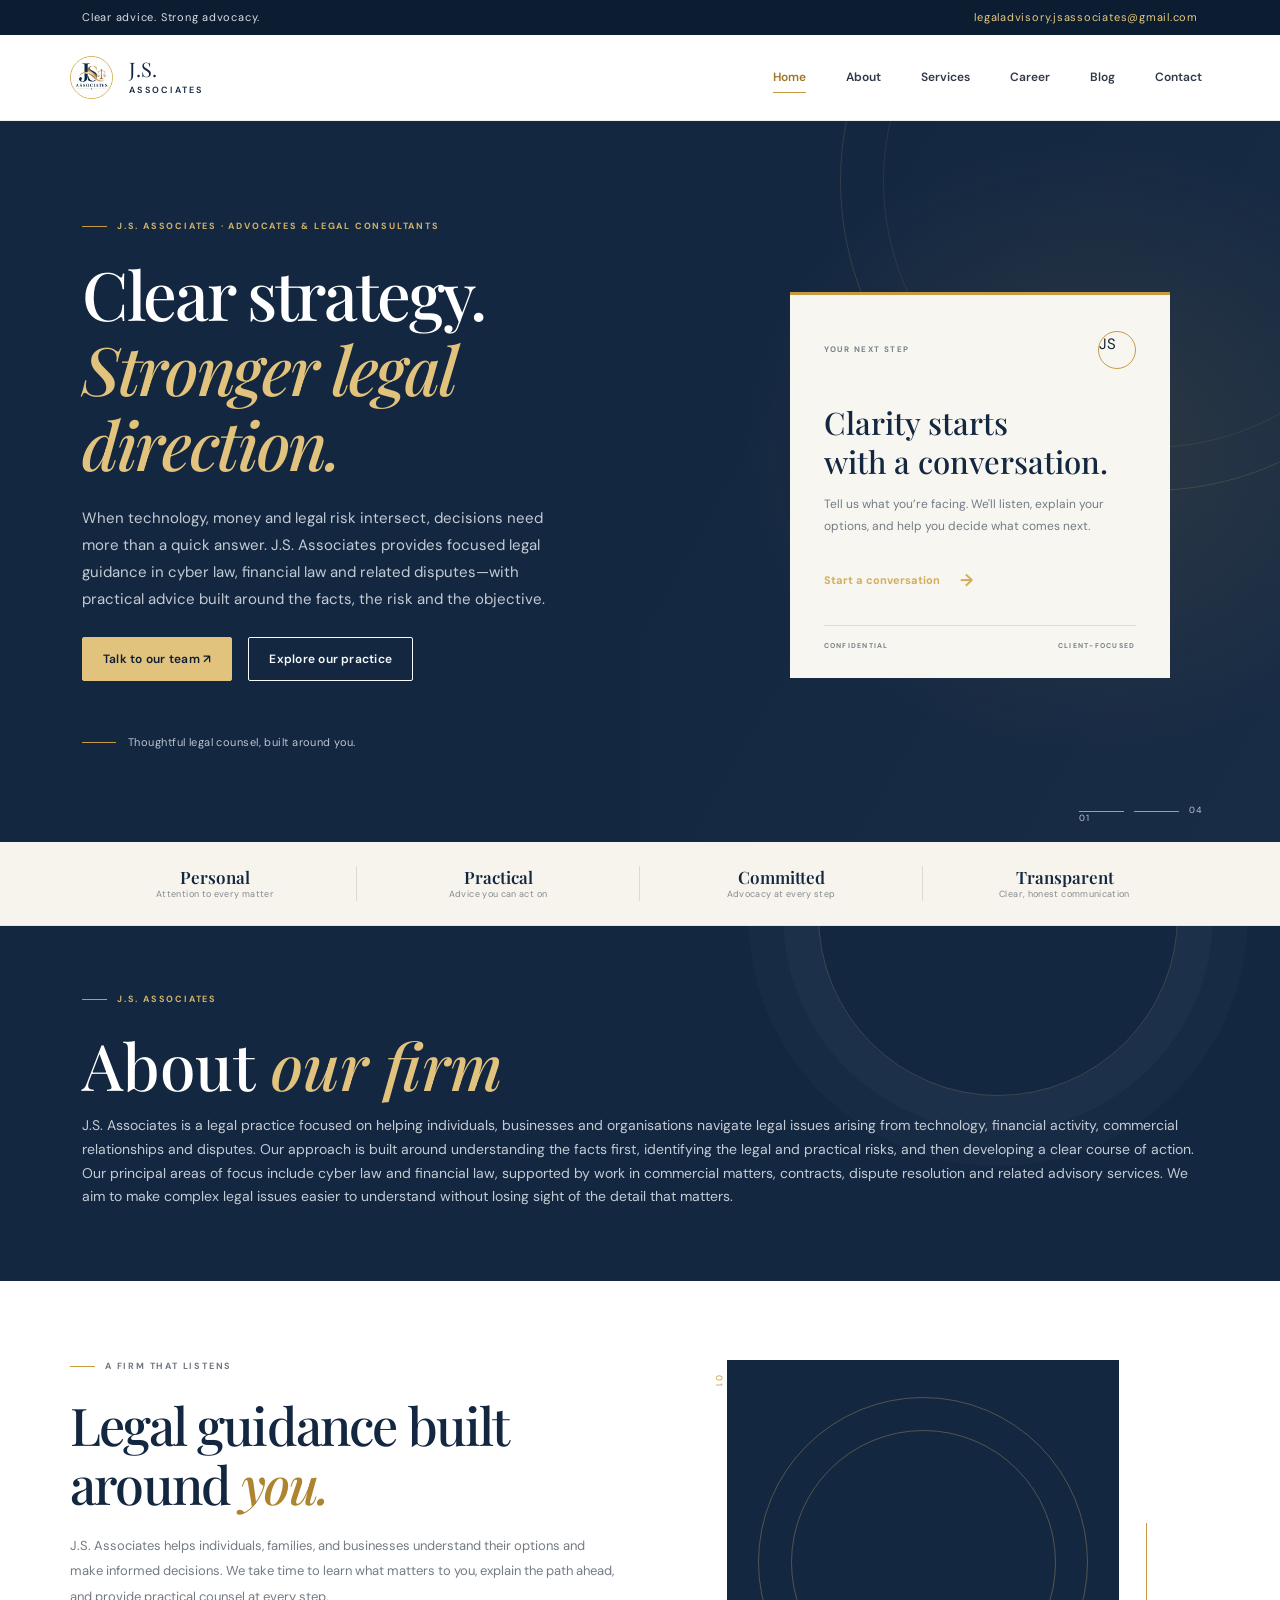
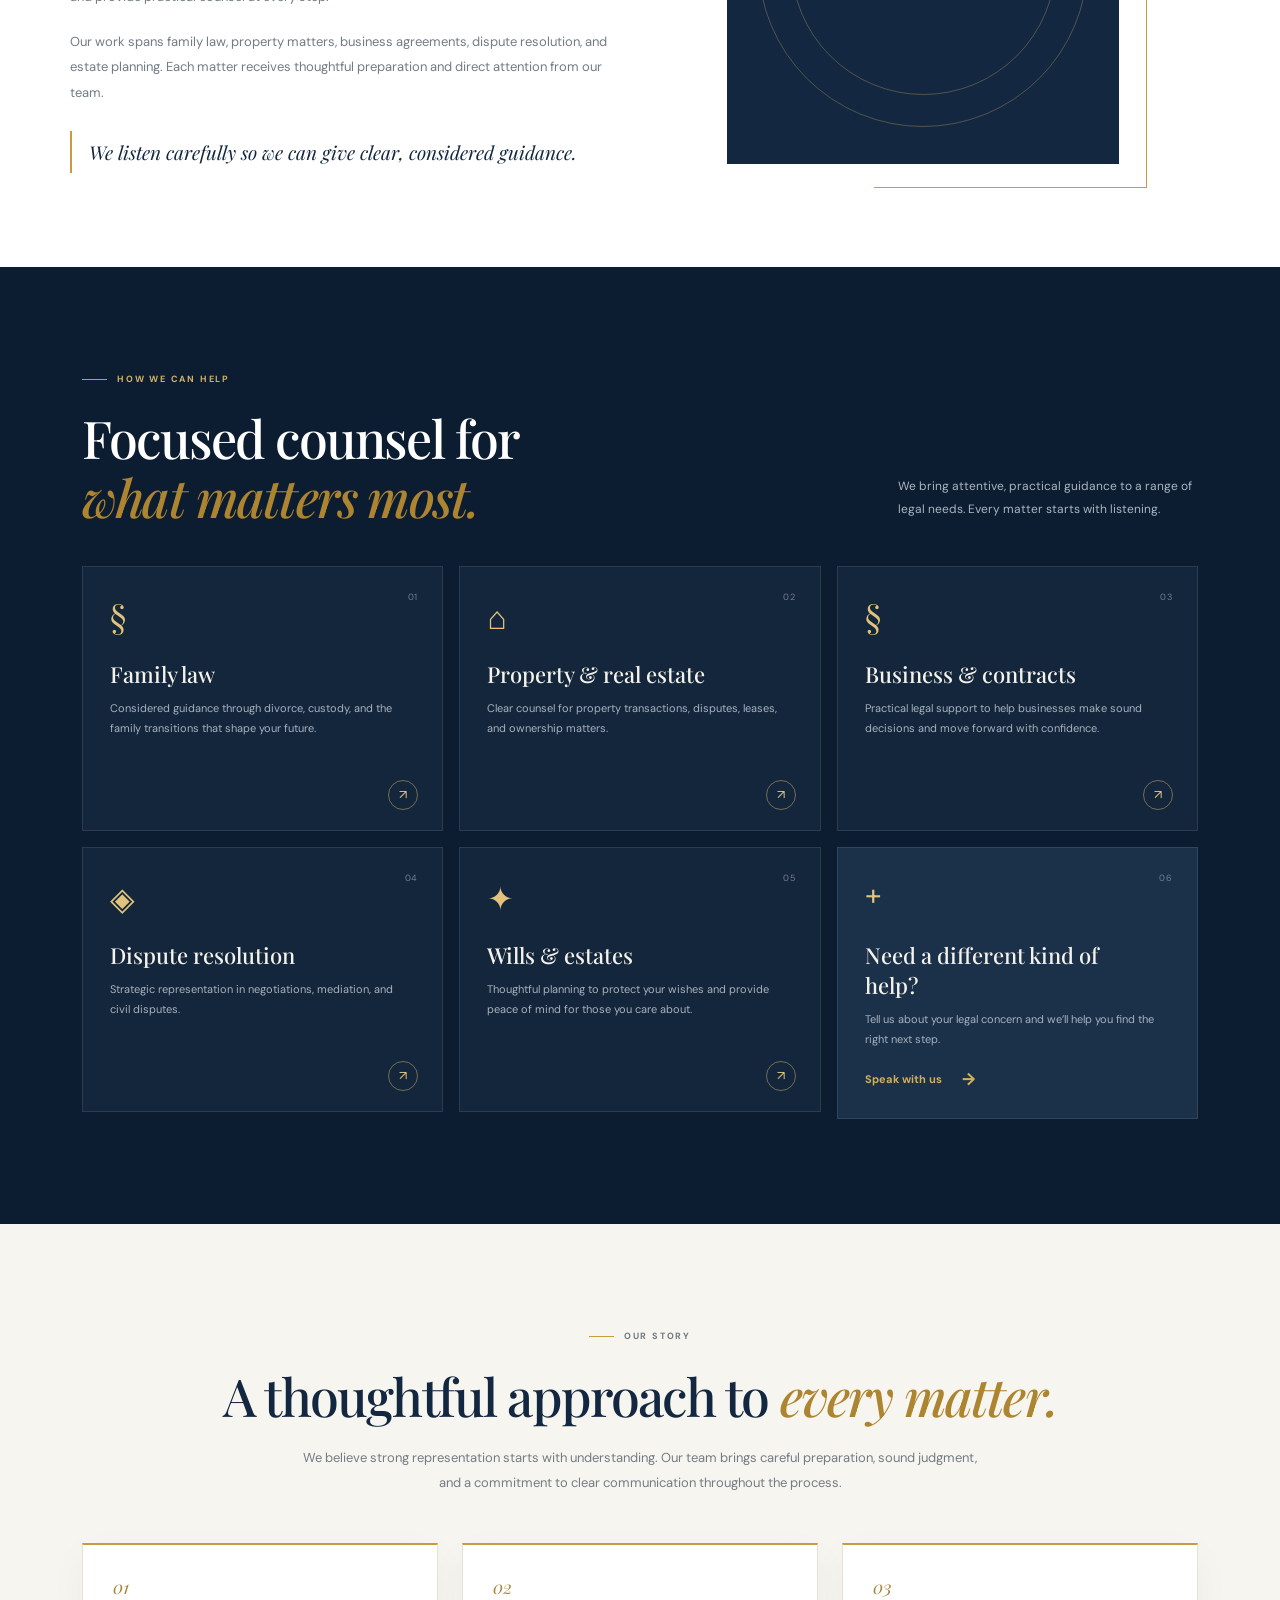
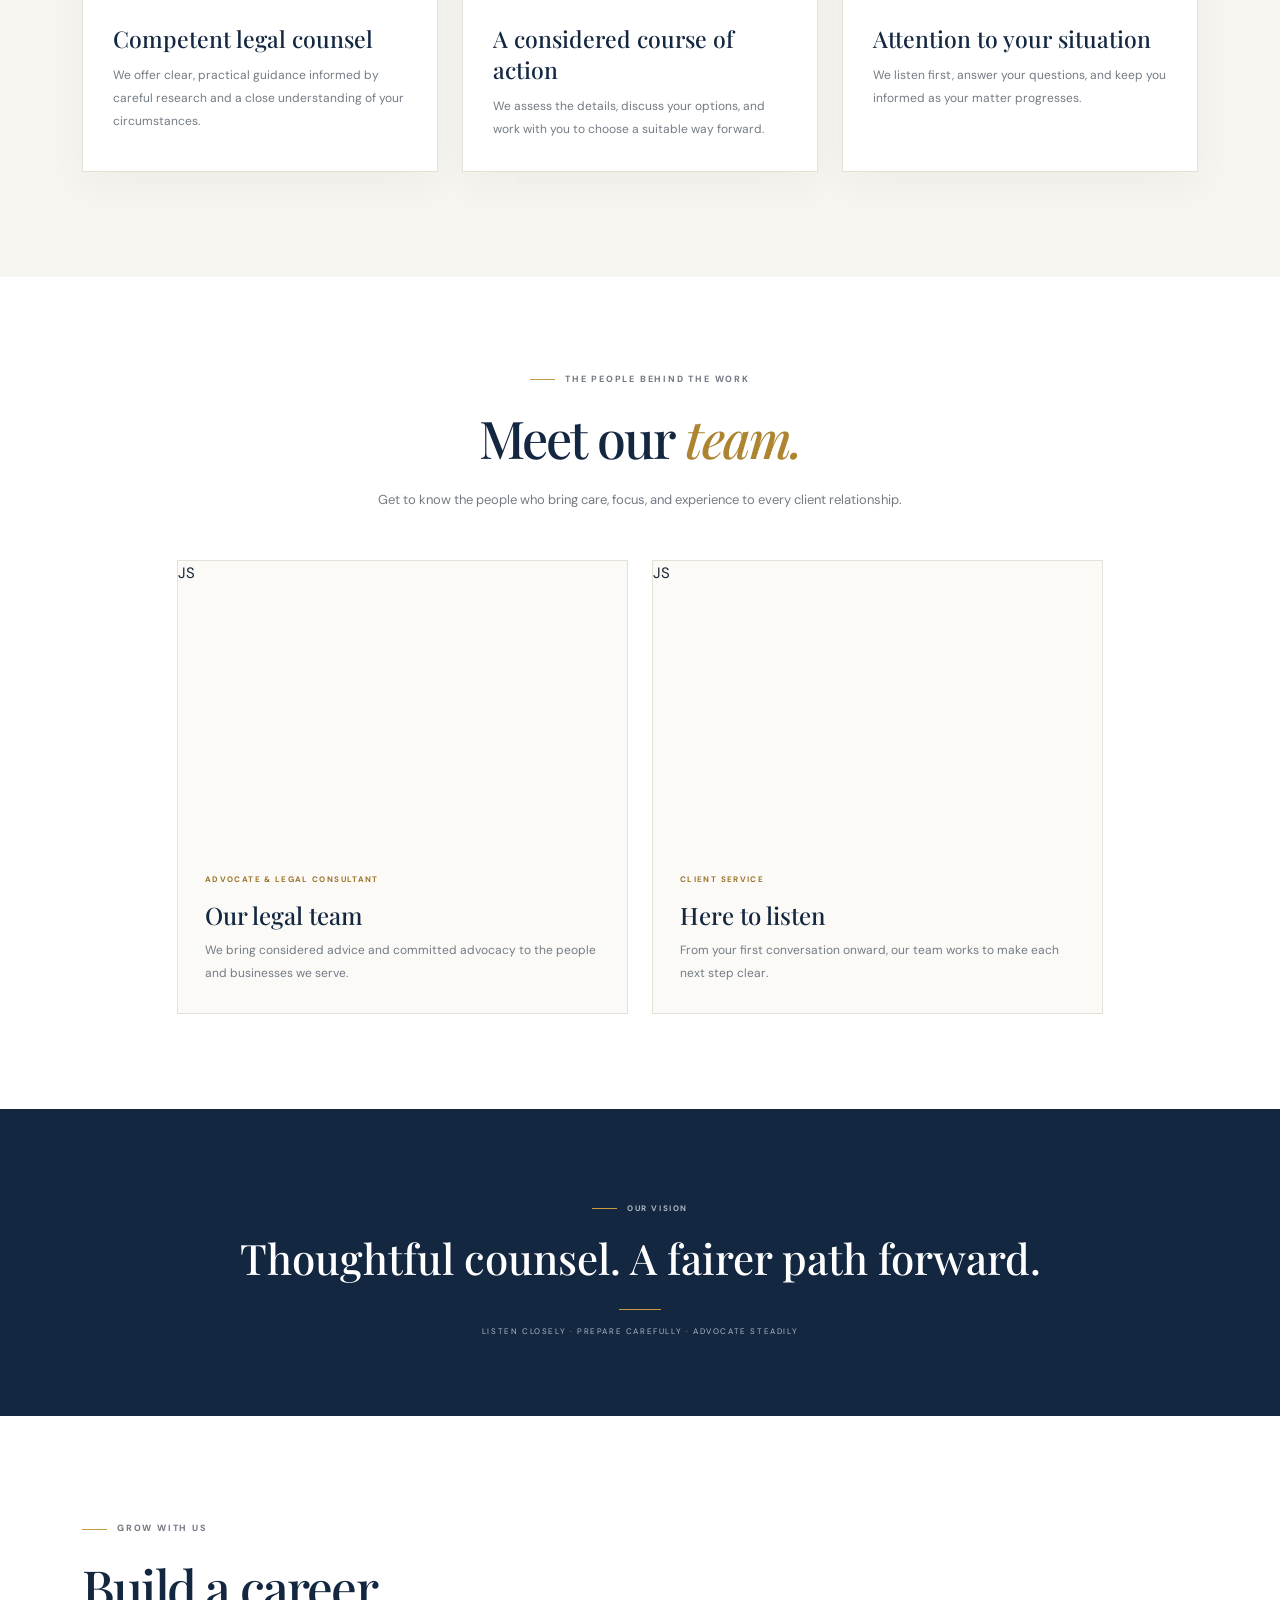
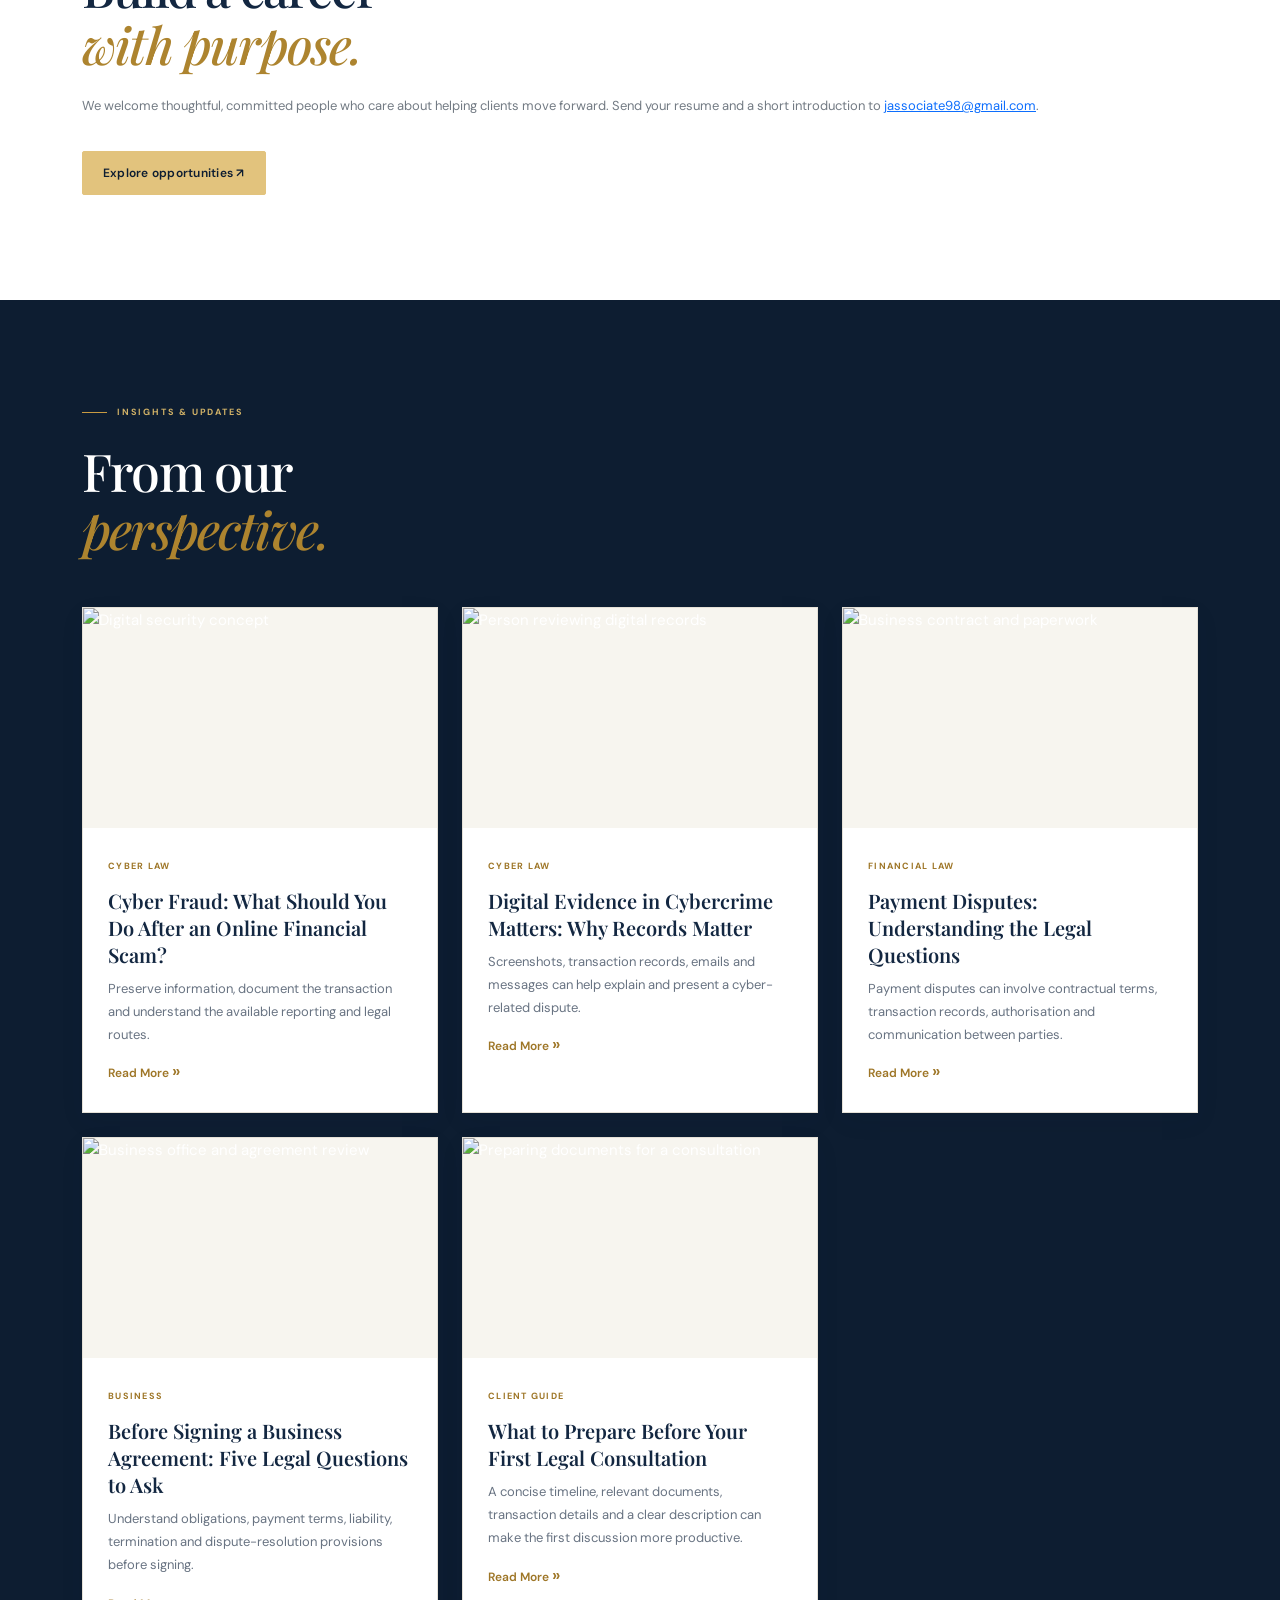
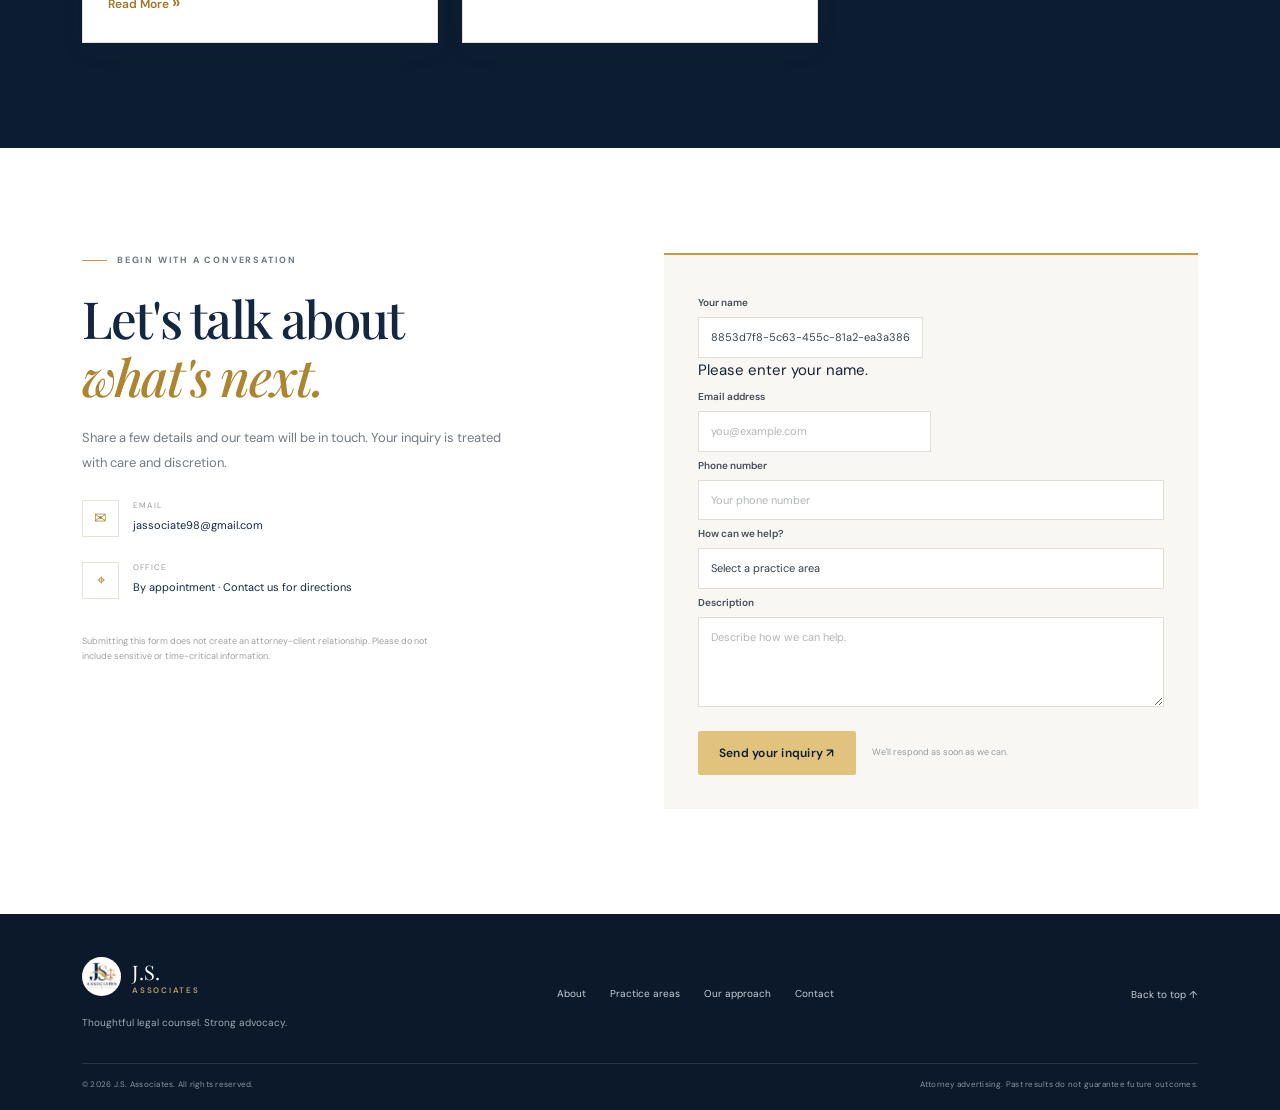
==== commit 3dc52f28: "Updated website" ====
--- a/firm-website-frontend/index.html
+++ b/firm-website-frontend/index.html
@@ -317,9 +317,10 @@
                   placeholder="you@example.com">
                 <div class="invalid-feedback">Please enter a valid email address.</div>
               </div>
-              <div class="col-12"><label for="phone" class="form-label">Phone <span
-                    class="optional">(optional)</span></label><input class="form-control" id="phone" name="phone"
-                  type="tel" autocomplete="tel" placeholder="Your phone number"></div>
+              <div class="col-12"><label for="phone" class="form-label">Phone number</label><input class="form-control" id="phone" name="phone"
+                  type="tel" autocomplete="tel" required placeholder="Your phone number">
+                <div class="invalid-feedback">Please enter your phone number.</div>
+              </div>
               <div class="col-12"><label for="matter" class="form-label">How can we help?</label><select
                   class="form-select" id="matter" name="matter" required>
                   <option value="" selected disabled>Select a practice area</option>
@@ -332,9 +333,10 @@
                 </select>
                 <div class="invalid-feedback">Please choose a practice area.</div>
               </div>
-              <div class="col-12"><label for="message" class="form-label">A brief note <span
-                    class="optional">(optional)</span></label><textarea class="form-control" id="message" name="message"
-                  rows="4" placeholder="Tell us a little about what brings you here."></textarea></div>
+              <div class="col-12"><label for="message" class="form-label">Description</label><textarea class="form-control" id="message" name="message"
+                  rows="4" required placeholder="Describe how we can help."></textarea>
+                <div class="invalid-feedback">Please describe how we can help.</div>
+              </div>
               <div class="col-12 d-flex flex-column flex-sm-row align-items-sm-center gap-3 mt-4"><button
                   class="btn btn-gold btn-lg" type="submit">Send your inquiry <span
                     aria-hidden="true">&#8599;</span></button><span class="form-note">We&apos;ll respond as soon as we
